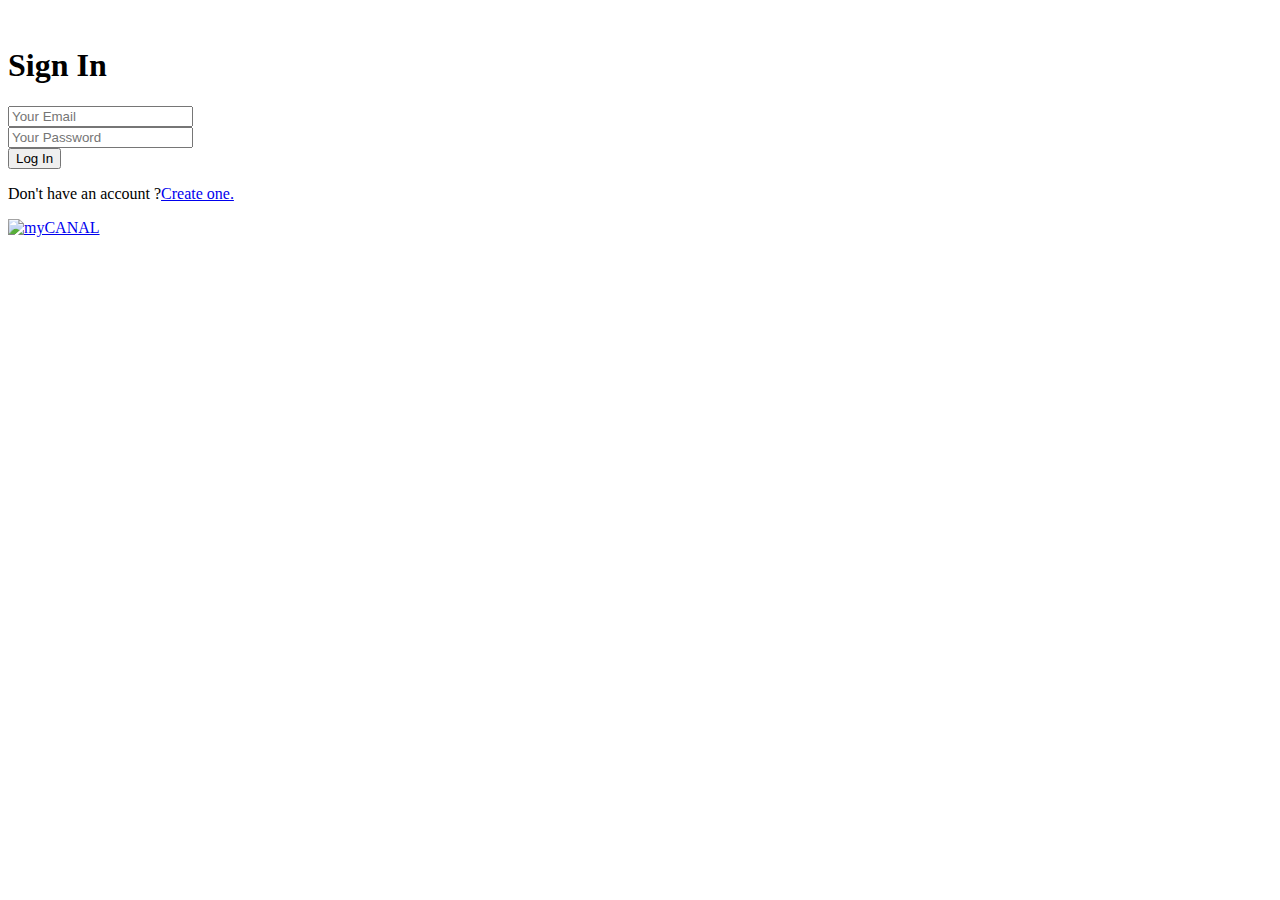
==== components/login.htm @ 96e57465 "feat forms" ====
<!DOCTYPE html>
<html>
  <head>
    <link href="signIn.css" rel="stylesheet" type="text/css" />
    
  </head>
  <body>
    <header></header>
    <section>
      <div class="hero">
        <div class="background">
          <img
            src="https://images.alphacoders.com/691/thumb-1920-691791.jpg"
            alt=""
          />
          <div class="signup" id="signup">
            <h1>Sign In</h1>
            <form onSubmit="insert()" action="LoginServlet" method="post">
              <div class="form-group">
                <input
                  type="email"
                  name="email"
                  class="input-box"
                  placeholder="Your Email"
                  value=""
                />
                <span style="color: red" class="help-block"></span>
              </div>
              <div class="form-group">
                <input
                  type="password"
                  name="password"
                  class="input-box"
                  placeholder="Your Password"
                  value=""
                />
                <span style="color: red" class="help-block"></span>
              </div>
              <div class="form-group">
                <input type="submit" class="btn btn-primary" value="Log In" />
              </div>
              <p>
                Don't have an account ?<a href="newAccount.html">Create one.</a>
              </p>
            </form>
          </div>
        </div>
      </div>
      <a class="logo" href="index.html" id="logo"
        ><img
          class="logo"
          src="https://static.canal-plus.net/resources/mycanal/mycanal-logo.svg"
          alt="myCANAL"
      /></a>
    </section>
    <div class = "datas">
    <table id = "datasTable">
     </table>
  </body>
  <script
    src="https://cdnjs.cloudflare.com/ajax/libs/gsap/latest/TweenMax.min.js"
    integrity="sha512-8Wy4KH0O+AuzjMm1w5QfZ5j5/y8Q/kcUktK9mPUVaUoBvh3QPUZB822W/vy7ULqri3yR8daH3F58+Y8Z08qzeg=="
    crossorigin="anonymous"
  ></script>
  <script
    src="https://cdnjs.cloudflare.com/ajax/libs/gsap/latest/TimelineMax.min.js"
    integrity="sha512-lJDBw/vKlGO8aIZB8/6CY4lV+EMAL3qzViHid6wXjH/uDrqUl+uvfCROHXAEL0T/bgdAQHSuE68vRlcFHUdrUw=="
    crossorigin="anonymous"
  ></script>
  <script src="user.js"></script>
  <script src="app2.js"></script>
</html>
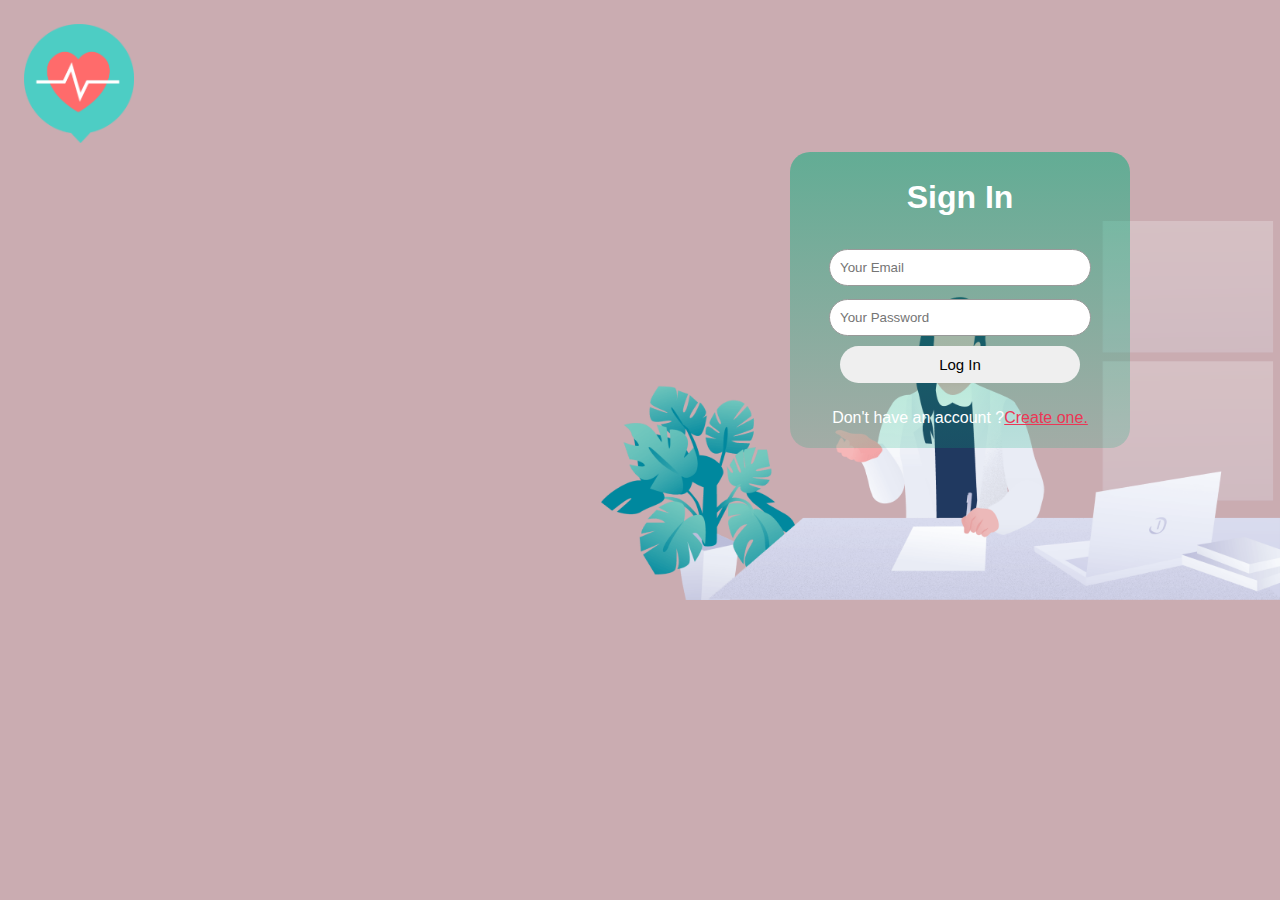
==== commit 0ada04b6: "changed forms design" ====
--- a/components/login.htm
+++ b/components/login.htm
@@ -1,18 +1,15 @@
 <!DOCTYPE html>
 <html>
   <head>
-    <link href="signIn.css" rel="stylesheet" type="text/css" />
-    
+    <link href="../assets/signIn.css" rel="stylesheet" type="text/css" />
+    <link href="../assets/warning.css" rel="stylesheet" type="text/css" />
+
   </head>
-  <body>
+  <body class = "body">
     <header></header>
     <section>
       <div class="hero">
         <div class="background">
-          <img
-            src="https://images.alphacoders.com/691/thumb-1920-691791.jpg"
-            alt=""
-          />
           <div class="signup" id="signup">
             <h1>Sign In</h1>
             <form onSubmit="insert()" action="LoginServlet" method="post">
@@ -40,33 +37,20 @@
                 <input type="submit" class="btn btn-primary" value="Log In" />
               </div>
               <p>
-                Don't have an account ?<a href="newAccount.html">Create one.</a>
+                Don't have an account ?<a href="signIn.htm">Create one.</a>
               </p>
             </form>
           </div>
         </div>
       </div>
-      <a class="logo" href="index.html" id="logo"
+      <a class="logo" href="index.htm" id="logo"
         ><img
           class="logo"
-          src="https://static.canal-plus.net/resources/mycanal/mycanal-logo.svg"
-          alt="myCANAL"
+          src="../constants/images/pngfind.com-medical-png-832303.png"
       /></a>
     </section>
     <div class = "datas">
     <table id = "datasTable">
      </table>
   </body>
-  <script
-    src="https://cdnjs.cloudflare.com/ajax/libs/gsap/latest/TweenMax.min.js"
-    integrity="sha512-8Wy4KH0O+AuzjMm1w5QfZ5j5/y8Q/kcUktK9mPUVaUoBvh3QPUZB822W/vy7ULqri3yR8daH3F58+Y8Z08qzeg=="
-    crossorigin="anonymous"
-  ></script>
-  <script
-    src="https://cdnjs.cloudflare.com/ajax/libs/gsap/latest/TimelineMax.min.js"
-    integrity="sha512-lJDBw/vKlGO8aIZB8/6CY4lV+EMAL3qzViHid6wXjH/uDrqUl+uvfCROHXAEL0T/bgdAQHSuE68vRlcFHUdrUw=="
-    crossorigin="anonymous"
-  ></script>
-  <script src="user.js"></script>
-  <script src="app2.js"></script>
 </html>
--- a/assets/signIn.css
+++ b/assets/signIn.css
@@ -0,0 +1,231 @@
+
+.background{
+    display: flex;
+    flex-direction: column;
+    flex-wrap: wrap;
+    justify-content: center;
+    align-items: center;
+    margin: 0px;
+    font-family: Hind, San Francisco, Roboto, Arial, sans-serif;
+  }
+  body {
+    height: 100%;
+    margin: 0px;
+    display: flex;
+    flex-direction: column;
+    flex-wrap: wrap;
+    justify-content: center;
+    align-items: center;
+    margin: 0px;
+    font-family: Hind, San Francisco, Roboto, Arial, sans-serif;
+  }
+  .logoAcc {
+    width: 173px;
+    height: 44px;
+    position: absolute;
+    margin-top: -390px;
+    z-index: 30;
+    cursor:pointer;
+  }
+  .logo {
+    width: 110px;
+    height: auto;
+    position: absolute;
+    margin-top: -150px;
+    z-index: 30;
+    cursor:pointer;
+  }
+  .background img {
+    width: 100%;
+    height: 100%;
+    z-index: 1;
+    object-fit: cover;
+  }
+  
+  section {
+    margin: 0px;
+    display: flex;
+    height: 82vh;
+    justify-content: center;
+    align-items: center;
+  }
+  .signup {
+    width: 300px;
+    box-shadow: 0 0 3 0 rgba(0, 0, 0, 0, 3);
+    background: rgb(25, 25, 27, 0.8);
+    padding: 5px 20px;
+    margin: 8% auto 0;
+    text-align: center;
+    border-radius: 20px;
+    margin-top: 180px;
+    position: absolute;
+    z-index: 10;
+  }
+  #signIn{
+    margin: 0px;
+  
+    margin-top: 50px;
+  }
+  .signup h1 {
+    color: white;
+    margin-bottom: 20px;
+  }
+  .input-box {
+    border-radius: 20px;
+    padding: 10px;
+    margin-top: 13px;
+    margin-left: 10px;
+    margin-right: 10px;
+    width: 80%;
+    height:15px;
+    border: 1px solid #999;
+    outline: none;
+  }
+  #bdate{
+    margin:0px;
+  }
+  .btn-primary {
+    color: #fff;
+    width: 80%;
+    padding: 10px;
+    border-radius: 20px;
+    color: black;
+    font-size: 15px;
+    margin: 10px 0;
+    border: none;
+    outline: none;
+    cursor: pointer;
+  }
+  .btn-primary:hover {
+    transform: scale(1.1);
+    transition: 0.5s ease;
+  }
+  p {
+    color: white;
+  }
+  .form-group-date{
+    width: 75%;
+  }
+  #date{
+    width: 100%;
+    border-radius: 20px;
+    height: 15px;
+    padding:10px;
+    margin:10px;
+    transform: translateX(3%);
+   padding-right: 20px;
+    align-self: center;
+  }
+  h5{
+    color:white;
+  }
+  .datas{
+    display:none;
+  }
+  #showdatas{
+   position:absolute;
+   top:0%;
+   left:92%;
+   z-index:300;
+   padding: 10px;
+   border-radius: 20px;
+   color: black;
+   font-size: 15px;
+   margin: 10px 0;
+   border: none;
+   outline: none;
+   cursor: pointer;
+  }
+  #showdatas:hover{
+    transform:scale(1.1);
+    transition : 0.5s ease;
+  }
+  
+  a {
+    color:#ec3655 ;
+  }
+  
+  .contactForm {
+    width: 100%;
+    height: 100%;
+    background-color: transparent;
+    display: flex;
+    flex-direction: column;
+    align-items: center;
+    justify-content: center;
+  }
+  .contactForm h1 {
+    margin-top: -20px;
+    margin-bottom: 0px;
+  }
+  .contactForm label {
+    margin-top: -10px;
+  }
+  .contactForm form {
+    transform: translateY(6%);
+    height: 100%;
+    display: flex;
+    flex-direction: column;
+    justify-content: center;
+    align-items: center;
+    border: 1px solid black;
+    border-radius: 12px;
+    background-color: white;
+    padding: 30px 50px 50px 50px;
+  }
+  .contactForm form input {
+    height: 50px;
+    width: 93%;
+    font-size: 20px;
+    text-align: center;
+  }
+  #sendMessage {
+    margin-top: 20px;
+    background-color: greenyellow;
+    border: 2px solid rgb(134, 134, 134);
+    border-radius: 3px;
+    cursor: pointer;
+    font-weight: 700;
+    text-transform: uppercase;
+  }
+  #sendMessage:hover {
+      border: 4px solid rgb(62, 230, 20);
+  }
+  .section {
+    width: 100%;
+    background-color: rgb(202, 172, 177);
+    height: 600px;
+    background-image: url("../constants/images/background.png");
+    background-size: 679px 379px;
+    background-repeat: no-repeat;
+    background-position: bottom right;
+  }
+  .background{
+    background-color: transparent;
+  }
+  .signup{
+    background: linear-gradient(
+      to bottom,
+      rgba(5, 173, 123, 0.527),
+      rgba(5, 173, 123, 0.2)
+    );
+
+  }
+  .body{
+    width: 100%;
+    background-color: rgb(202, 172, 177);
+    height: 600px;
+    background-image: url("../constants/images/background.png");
+    background-size: 679px 379px;
+    background-repeat: no-repeat;
+    background-position: bottom right;
+  }
+  .logo{
+    position:absolute;
+    top : 0;
+    left : 0;
+    margin :12px;
+  }
+  .signup{
+    margin: 0px;
+  }--- a/assets/warning.css
+++ b/assets/warning.css
@@ -0,0 +1,76 @@
+/* The Modal (background) */
+.modal {
+    flex-wrap: unset;
+    display: none; /* Hidden by default */
+    position: fixed; /* Stay in place */
+    z-index: 100; /* Sit on top */
+    left: 0;
+    top: 0;
+    width: 100%; /* Full width */
+    height: 100%; /* Full height */
+    overflow: auto; /* Enable scroll if needed */
+    background-color: rgb(0,0,0); /* Fallback color */
+    background-color: rgba(0,0,0,0.4); /* Black w/ opacity */
+    color:black;
+    justify-content: none;
+    overflow-y: hidden;
+  }
+  
+  /* Modal Content/Box */
+  .modal-content {
+    background-color: #fefefe;
+    margin: 15% auto; /* 15% from the top and centered */
+    padding: 20px;
+    border: 1px solid #888;
+    width: 50%; /* Could be more or less, depending on screen size */
+    color:black;
+    border-radius:20px;
+  
+  }
+  .modal-contentdatas {
+    flex-direction: unset;
+    background-color: #fefefe;
+    margin: 15% auto; /* 15% from the top and centered */
+    padding: 20px;
+    border: 1px solid #888;
+    width: 50%; /* Could be more or less, depending on screen size */
+    height:50%;
+    color:black;
+    border-radius:0px;
+    justify-content: unset;
+    align-items: unset;
+    text-align: unset;
+   overflow: auto;
+  }
+  table {
+    margin-top: 30px;
+    text-align: center;
+    width: 100%;
+    /* background: linear-gradient(to left, rgb(255, 255, 255), rgb(177, 160, 160)); */
+    background-color: white;
+    border: 2px solid black;
+  }
+  th,
+  td {
+    border: 1px solid black;
+  }
+  /* The Close Button */
+  .close {
+    color: #aaa;
+    float: right;
+    font-size: 28px;
+    font-weight: bold;
+  }
+  
+  .close:hover,
+  .close:focus {
+    color: black;
+    text-decoration: none;
+    cursor: pointer;
+  }
+  #warning{
+    color:black;
+  }
+  a{
+    cursor:pointer;
+  }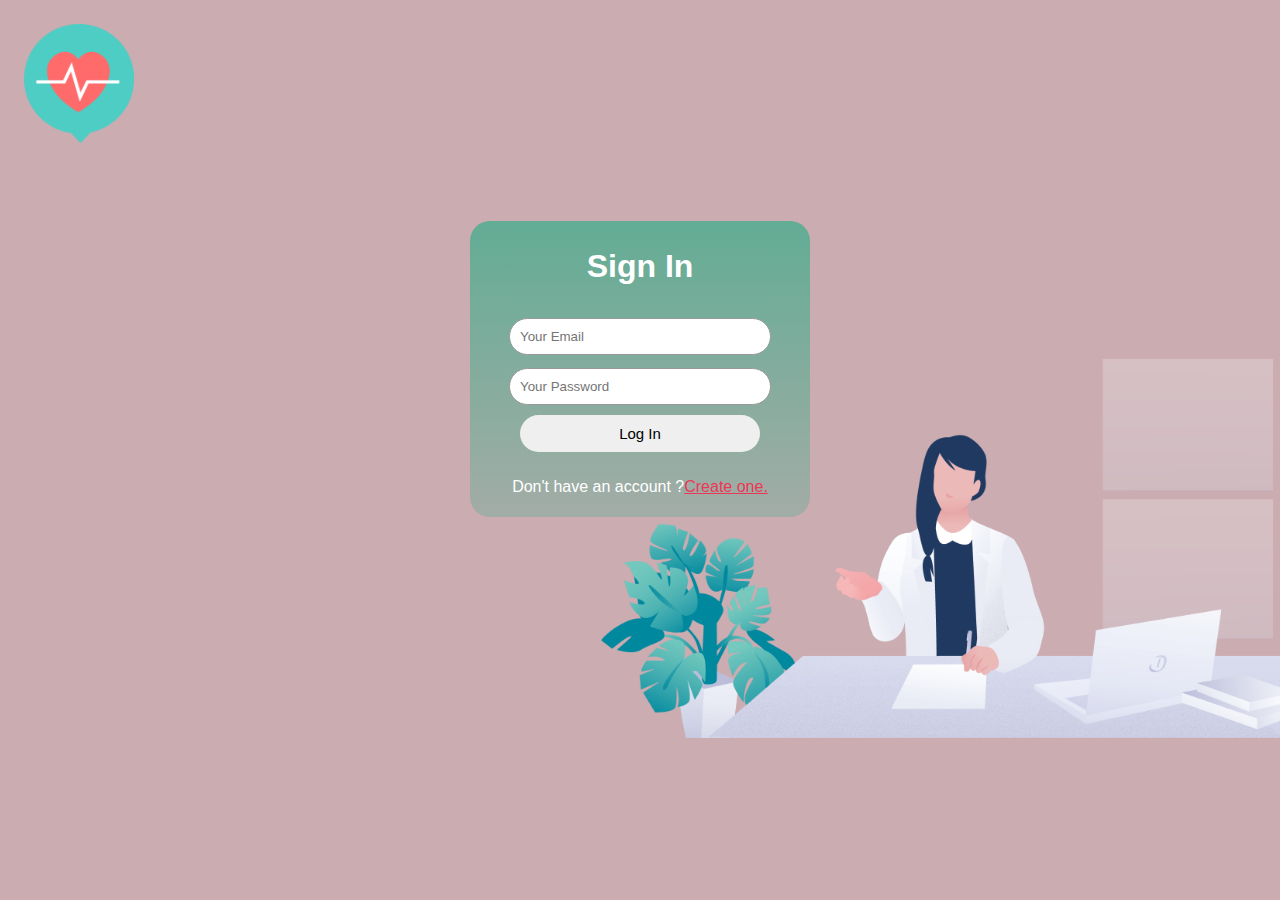
==== commit a8e2207b: "fixed form render issue" ====
--- a/components/login.htm
+++ b/components/login.htm
@@ -12,7 +12,7 @@
         <div class="background">
           <div class="signup" id="signup">
             <h1>Sign In</h1>
-            <form onSubmit="insert()" action="LoginServlet" method="post">
+            <form action="LoginServlet" method="post">
               <div class="form-group">
                 <input
                   type="email"
--- a/assets/signIn.css
+++ b/assets/signIn.css
@@ -214,11 +214,10 @@
   .body{
     width: 100%;
     background-color: rgb(202, 172, 177);
-    height: 600px;
     background-image: url("../constants/images/background.png");
     background-size: 679px 379px;
     background-repeat: no-repeat;
-    background-position: bottom right;
+    background-position:bottom 0 right 0;
   }
   .logo{
     position:absolute;
